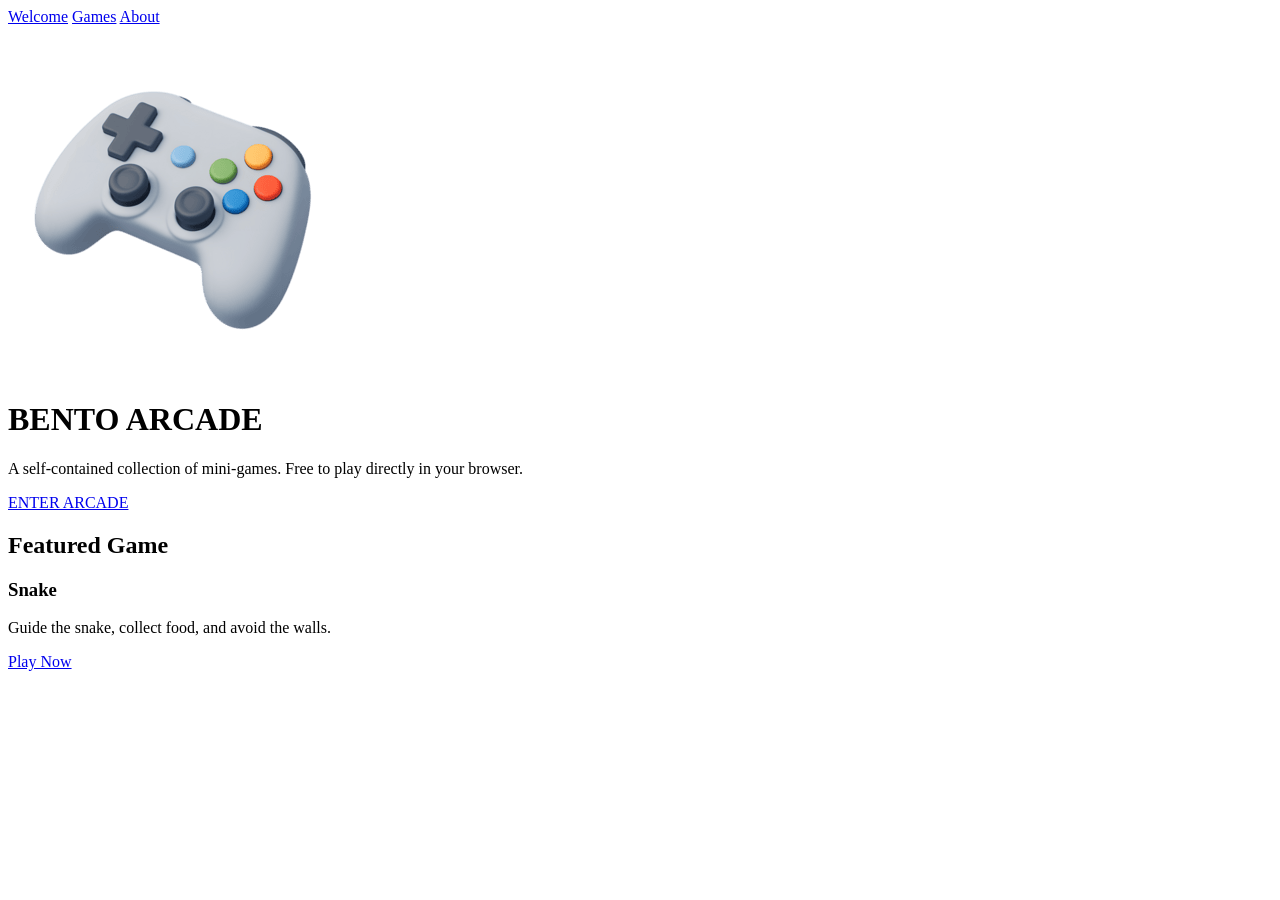
==== index.html @ 58e65118 "made the home page" ====
<!DOCTYPE html>
<html lang="en">
<head>
    <meta charset="UTF-8">
    <meta name="viewport" content="width=device-width, initial-scale=1.0">
    <title>Bento Arcade</title>
    <link href="https://fonts.googleapis.com/css2?family=VT323&display=swap" rel="stylesheet">
    <link rel="stylesheet" href="css/style.css">
</head>
<body>
    <nav class="top-nav">
        <a href="index.html" class="active">Welcome</a>
        <a href="games.html">Games</a>
        <a href="about.html">About</a>
    </nav>

    <main class="welcome-container">
        <header class="hero">
            <div class="logo-graphic">
                <img src="assets/controller.png" alt="Arcade Controller">
            </div>
            
            <h1>BENTO ARCADE</h1>
            <p>A self-contained collection of mini-games. Free to play directly in your browser.</p>

            <a href="games.html" class="enter-btn" id="enterBtn">ENTER ARCADE</a>
        </header>

        <section class="highlight-box">
            <h2>Featured Game</h2>
            <div class="game-wrapper">
                <h3>Snake</h3>
                <p>Guide the snake, collect food, and avoid the walls.</p>
                <a href="games.html#snake" class="play-link">Play Now</a>
            </div>
        </section>
    </main>

    <script src="js/script.js"></script>
</body>
</html>
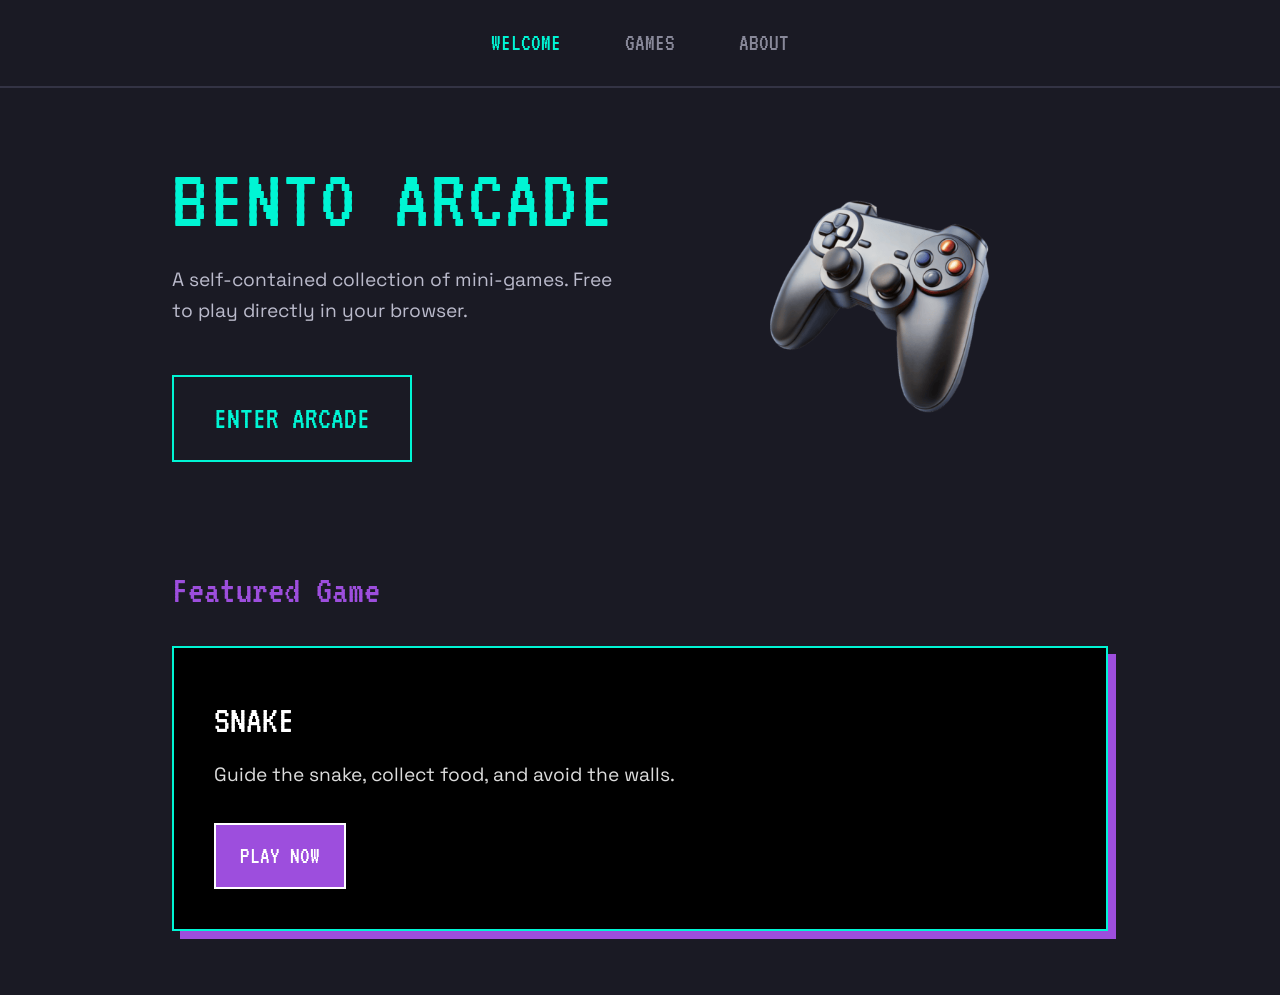
==== commit 11448f64: "added style" ====
--- a/index.html
+++ b/index.html
@@ -1,41 +1,42 @@
 <!DOCTYPE html>
 <html lang="en">
 <head>
-    <meta charset="UTF-8">
+  <meta charset="UTF-8">
     <meta name="viewport" content="width=device-width, initial-scale=1.0">
-    <title>Bento Arcade</title>
+  <title>Bento Arcade</title>
     <link href="https://fonts.googleapis.com/css2?family=VT323&display=swap" rel="stylesheet">
-    <link rel="stylesheet" href="css/style.css">
+  <link rel="stylesheet" href="css/style.css">
 </head>
 <body>
-    <nav class="top-nav">
-        <a href="index.html" class="active">Welcome</a>
-        <a href="games.html">Games</a>
+   <nav class="top-nav">
+      <a href="index.html" class="active">Welcome</a>
+       <a href="games.html">Games</a>
         <a href="about.html">About</a>
-    </nav>
+   </nav>
 
     <main class="welcome-container">
         <header class="hero">
-            <div class="logo-graphic">
-                <img src="assets/controller.png" alt="Arcade Controller">
+            <div class="hero-content">
+                <h1>BENTO ARCADE</h1>
+               <p>A self-contained collection of mini-games. Free to play directly in your browser.</p>
+                <a href="games.html" class="enter-btn" id="enterBtn">ENTER ARCADE</a>
             </div>
             
-            <h1>BENTO ARCADE</h1>
-            <p>A self-contained collection of mini-games. Free to play directly in your browser.</p>
-
-            <a href="games.html" class="enter-btn" id="enterBtn">ENTER ARCADE</a>
+            <div class="hero-visual">
+                <img src="assets/controller3.png" alt="Arcade Controller">
+            </div>
         </header>
 
         <section class="highlight-box">
             <h2>Featured Game</h2>
-            <div class="game-wrapper">
+           <div class="game-wrapper">
                 <h3>Snake</h3>
                 <p>Guide the snake, collect food, and avoid the walls.</p>
-                <a href="games.html#snake" class="play-link">Play Now</a>
-            </div>
+               <a href="games.html#snake" class="play-link">Play Now</a>
+           </div>
         </section>
     </main>
 
-    <script src="js/script.js"></script>
+   <script src="js/script.js"></script>
 </body>
 </html>
--- a/css/style.css
+++ b/css/style.css
@@ -0,0 +1,157 @@
+@import url('https://fonts.googleapis.com/css2?family=Space+Grotesk:wght@400;600&family=VT323&display=swap');
+
+:root {
+  --bg-color: #1a1a24;
+    --accent-purple: #9d4edd;
+  --accent-mint: #00f5d4;
+    --text-main: #f8f9fa;
+}
+
+* {
+    box-sizing: border-box;
+  margin: 0;
+    padding: 0;
+}
+
+body {
+    background-color: var(--bg-color);
+  color: var(--text-main);
+    font-family: 'Space Grotesk', sans-serif;
+  line-height: 1.6;
+}
+
+h1, h2, h3 {
+  font-family: 'VT323', monospace;
+    font-weight: normal;
+}
+
+.top-nav {
+    display: flex;
+  justify-content: center;
+    gap: 4rem;
+  padding: 1.5rem 2rem;
+    border-bottom: 2px solid #333344;
+}
+
+.top-nav a {
+  color: #888899;
+    text-decoration: none;
+  font-family: 'VT323', monospace;
+    font-size: 1.5rem;
+  text-transform: uppercase;
+}
+
+.top-nav a:hover, .top-nav a.active {
+    color: var(--accent-mint);
+}
+
+.welcome-container {
+  max-width: 1000px;
+    margin: 0 auto;
+  padding: 4rem 2rem;
+}
+
+.hero {
+    display: flex;
+  align-items: center;
+    justify-content: space-between;
+  margin-bottom: 6rem;
+    gap: 2rem;
+}
+
+.hero-content {
+  flex: 1;
+    text-align: left;
+}
+
+.hero-visual {
+    flex: 1;
+  display: flex;
+    justify-content: center;
+}
+
+.hero-visual img {
+  width: 250px;
+    height: auto;
+}
+
+.hero h1 {
+    font-size: 5.5rem;
+  margin-bottom: 1rem;
+    letter-spacing: 2px;
+  color: var(--accent-mint);
+    line-height: 1.1;
+}
+
+.hero p {
+  font-size: 1.2rem;
+    max-width: 450px;
+  margin-bottom: 3rem;
+    color: #bbbbcc;
+}
+
+.enter-btn {
+    display: inline-block;
+  background-color: transparent;
+    color: var(--accent-mint);
+  padding: 1rem 2.5rem;
+    font-family: 'VT323', monospace;
+  font-size: 2rem;
+    text-decoration: none;
+  transition: all 0.2s ease;
+    border: 2px solid var(--accent-mint);
+}
+
+.enter-btn:hover {
+  background-color: var(--accent-mint);
+    color: var(--bg-color);
+  transform: translateY(-2px);
+}
+
+.highlight-box {
+    text-align: left;
+}
+
+.highlight-box h2 {
+  font-size: 2.5rem;
+    margin-bottom: 1.5rem;
+  color: var(--accent-purple);
+}
+
+.game-wrapper {
+    background-color: #000;
+  padding: 2.5rem;
+    border: 2px solid var(--accent-mint);
+  box-shadow: 8px 8px 0px var(--accent-purple);
+}
+
+.game-wrapper h3 {
+  font-size: 2.5rem;
+    margin-bottom: 0.5rem;
+  text-transform: uppercase;
+    color: #fff;
+}
+
+.game-wrapper p {
+    margin-bottom: 2rem;
+  font-size: 1.2rem;
+    color: #ddd;
+}
+
+.play-link {
+  background-color: var(--accent-purple);
+    color: #fff;
+  text-decoration: none;
+    padding: 12px 24px;
+  font-family: 'VT323', monospace;
+    font-size: 1.5rem;
+  text-transform: uppercase;
+    border: 2px solid #fff;
+  display: inline-block;
+}
+
+.play-link:hover {
+    background-color: var(--accent-mint);
+  color: #000;
+    border-color: #000;
+}
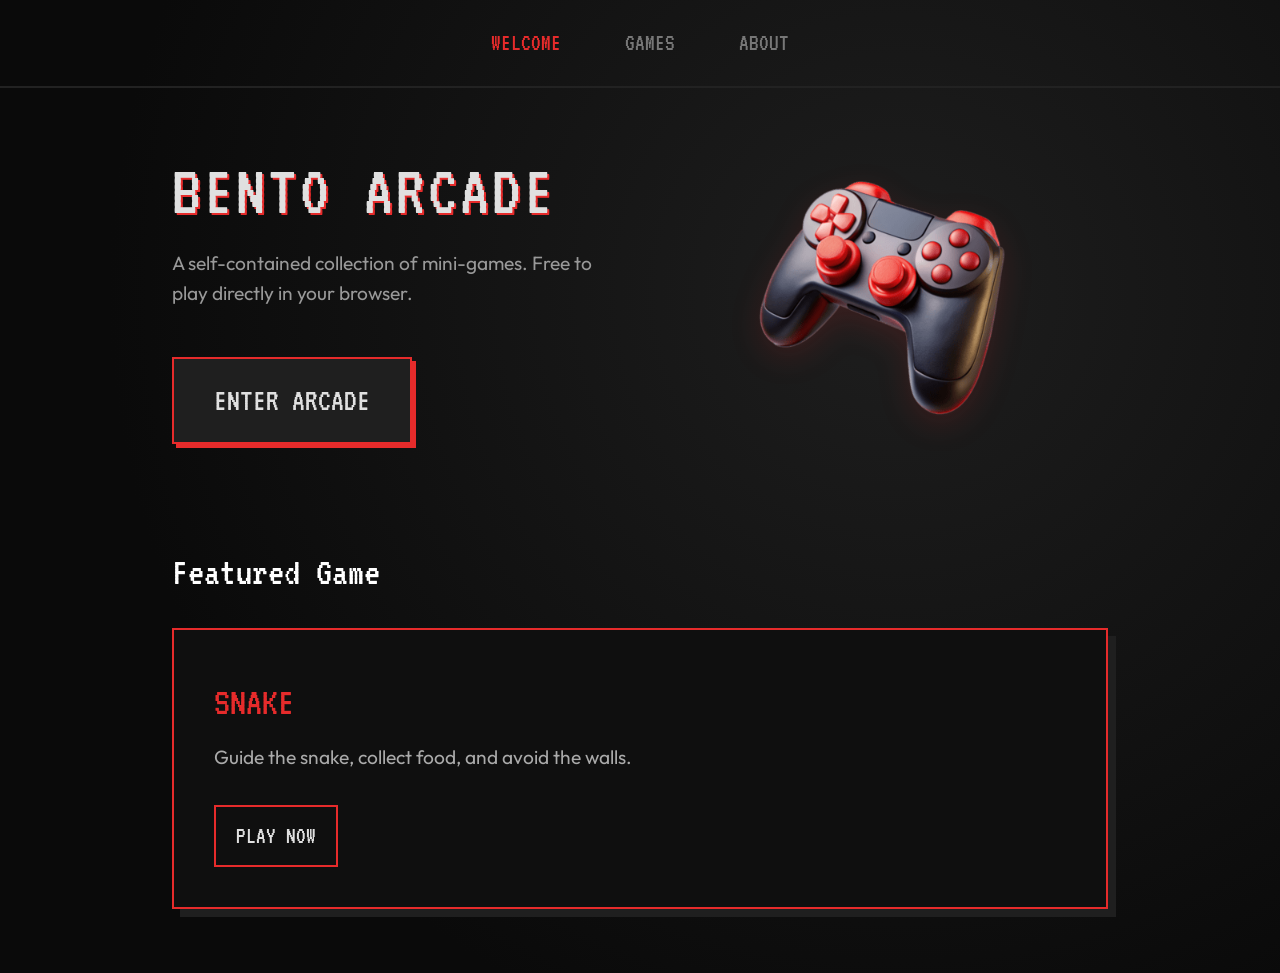
==== commit 24402c33: "updated style" ====
--- a/index.html
+++ b/index.html
@@ -2,41 +2,41 @@
 <html lang="en">
 <head>
   <meta charset="UTF-8">
-    <meta name="viewport" content="width=device-width, initial-scale=1.0">
+   <meta name="viewport" content="width=device-width, initial-scale=1.0">
   <title>Bento Arcade</title>
-    <link href="https://fonts.googleapis.com/css2?family=VT323&display=swap" rel="stylesheet">
+   <link href="https://fonts.googleapis.com/css2?family=Outfit:wght@400;600&family=VT323&display=swap" rel="stylesheet">
   <link rel="stylesheet" href="css/style.css">
 </head>
 <body>
-   <nav class="top-nav">
-      <a href="index.html" class="active">Welcome</a>
-       <a href="games.html">Games</a>
-        <a href="about.html">About</a>
-   </nav>
+  <nav class="top-nav">
+     <a href="index.html" class="active">Welcome</a>
+      <a href="games.html">Games</a>
+       <a href="about.html">About</a>
+  </nav>
 
-    <main class="welcome-container">
-        <header class="hero">
-            <div class="hero-content">
-                <h1>BENTO ARCADE</h1>
-               <p>A self-contained collection of mini-games. Free to play directly in your browser.</p>
-                <a href="games.html" class="enter-btn" id="enterBtn">ENTER ARCADE</a>
-            </div>
-            
-            <div class="hero-visual">
-                <img src="assets/controller3.png" alt="Arcade Controller">
-            </div>
-        </header>
+   <main class="welcome-container">
+       <header class="hero">
+           <div class="hero-content">
+               <h1>BENTO ARCADE</h1>
+              <p>A self-contained collection of mini-games. Free to play directly in your browser.</p>
+               <a href="games.html" class="enter-btn" id="enterBtn">ENTER ARCADE</a>
+           </div>
+           
+           <div class="hero-visual">
+               <img src="assets/controller2.png" alt="Arcade Controller">
+           </div>
+       </header>
 
-        <section class="highlight-box">
-            <h2>Featured Game</h2>
-           <div class="game-wrapper">
-                <h3>Snake</h3>
-                <p>Guide the snake, collect food, and avoid the walls.</p>
-               <a href="games.html#snake" class="play-link">Play Now</a>
-           </div>
-        </section>
-    </main>
+       <section class="highlight-box">
+           <h2>Featured Game</h2>
+          <div class="game-wrapper">
+               <h3>Snake</h3>
+               <p>Guide the snake, collect food, and avoid the walls.</p>
+              <a href="games.html#snake" class="play-link">Play Now</a>
+          </div>
+       </section>
+   </main>
 
-   <script src="js/script.js"></script>
+  <script src="js/script.js"></script>
 </body>
 </html>
--- a/css/style.css
+++ b/css/style.css
@@ -1,157 +1,165 @@
-@import url('https://fonts.googleapis.com/css2?family=Space+Grotesk:wght@400;600&family=VT323&display=swap');
+@import url('https://fonts.googleapis.com/css2?family=Outfit:wght@400;600&family=VT323&display=swap');
 
 :root {
-  --bg-color: #1a1a24;
-    --accent-purple: #9d4edd;
-  --accent-mint: #00f5d4;
-    --text-main: #f8f9fa;
+  --bg-color: #0a0a0a;
+   --accent-primary: #e62b2b;
+ --accent-dark: #1f1f1f;
+   --text-main: #e0e0e0;
 }
 
 * {
-    box-sizing: border-box;
-  margin: 0;
-    padding: 0;
+   box-sizing: border-box;
+ margin: 0;
+   padding: 0;
 }
 
 body {
-    background-color: var(--bg-color);
-  color: var(--text-main);
-    font-family: 'Space Grotesk', sans-serif;
-  line-height: 1.6;
+   background-color: var(--bg-color);
+   background-image: radial-gradient(circle at 70% 30%, #1e1e1e 0%, #0a0a0a 70%);
+ color: var(--text-main);
+   font-family: 'Outfit', sans-serif;
+ line-height: 1.6;
+  min-height: 100vh;
 }
 
 h1, h2, h3 {
-  font-family: 'VT323', monospace;
-    font-weight: normal;
+ font-family: 'VT323', monospace;
+   font-weight: normal;
 }
 
 .top-nav {
-    display: flex;
-  justify-content: center;
-    gap: 4rem;
-  padding: 1.5rem 2rem;
-    border-bottom: 2px solid #333344;
+   display: flex;
+ justify-content: center;
+   gap: 4rem;
+ padding: 1.5rem 2rem;
+   border-bottom: 2px solid #222;
 }
 
 .top-nav a {
-  color: #888899;
-    text-decoration: none;
-  font-family: 'VT323', monospace;
-    font-size: 1.5rem;
-  text-transform: uppercase;
+ color: #777;
+   text-decoration: none;
+ font-family: 'VT323', monospace;
+   font-size: 1.5rem;
+ text-transform: uppercase;
+  transition: color 0.2s;
 }
 
 .top-nav a:hover, .top-nav a.active {
-    color: var(--accent-mint);
+   color: var(--accent-primary);
 }
 
 .welcome-container {
-  max-width: 1000px;
-    margin: 0 auto;
-  padding: 4rem 2rem;
+ max-width: 1000px;
+   margin: 0 auto;
+ padding: 4rem 2rem;
 }
 
 .hero {
-    display: flex;
-  align-items: center;
-    justify-content: space-between;
-  margin-bottom: 6rem;
-    gap: 2rem;
+   display: flex;
+ align-items: center;
+   justify-content: space-between;
+ margin-bottom: 6rem;
+   gap: 2rem;
 }
 
 .hero-content {
-  flex: 1;
-    text-align: left;
+ flex: 1;
+   text-align: left;
 }
 
 .hero-visual {
-    flex: 1;
-  display: flex;
-    justify-content: center;
+   flex: 1;
+ display: flex;
+   justify-content: center;
 }
 
 .hero-visual img {
-  width: 250px;
-    height: auto;
+ width: 280px;
+   height: auto;
+  filter: drop-shadow(0px 10px 15px rgba(230, 43, 43, 0.15));
 }
 
 .hero h1 {
-    font-size: 5.5rem;
+  font-size: 4.5rem;
+  white-space: nowrap;
   margin-bottom: 1rem;
-    letter-spacing: 2px;
-  color: var(--accent-mint);
-    line-height: 1.1;
+  letter-spacing: 3px;
+  color: var(--text-main);
+  line-height: 1.1;
+  text-shadow: 2px 2px 0px var(--accent-primary);
 }
 
 .hero p {
-  font-size: 1.2rem;
-    max-width: 450px;
-  margin-bottom: 3rem;
-    color: #bbbbcc;
+ font-size: 1.2rem;
+   max-width: 450px;
+ margin-bottom: 3rem;
+   color: #999;
 }
 
 .enter-btn {
-    display: inline-block;
-  background-color: transparent;
-    color: var(--accent-mint);
-  padding: 1rem 2.5rem;
-    font-family: 'VT323', monospace;
-  font-size: 2rem;
-    text-decoration: none;
-  transition: all 0.2s ease;
-    border: 2px solid var(--accent-mint);
+   display: inline-block;
+ background-color: var(--accent-dark);
+   color: var(--text-main);
+ padding: 1rem 2.5rem;
+   font-family: 'VT323', monospace;
+ font-size: 2rem;
+   text-decoration: none;
+ transition: all 0.2s ease;
+   border: 2px solid var(--accent-primary);
+  box-shadow: 4px 4px 0px var(--accent-primary);
 }
 
 .enter-btn:hover {
-  background-color: var(--accent-mint);
-    color: var(--bg-color);
-  transform: translateY(-2px);
+ background-color: var(--accent-primary);
+   color: #fff;
+ transform: translate(2px, 2px);
+  box-shadow: 2px 2px 0px var(--accent-primary);
 }
 
 .highlight-box {
-    text-align: left;
+   text-align: left;
 }
 
 .highlight-box h2 {
-  font-size: 2.5rem;
-    margin-bottom: 1.5rem;
-  color: var(--accent-purple);
+ font-size: 2.5rem;
+   margin-bottom: 1.5rem;
+ color: #fff;
 }
 
 .game-wrapper {
-    background-color: #000;
-  padding: 2.5rem;
-    border: 2px solid var(--accent-mint);
-  box-shadow: 8px 8px 0px var(--accent-purple);
+   background-color: #0f0f0f;
+ padding: 2.5rem;
+   border: 2px solid var(--accent-primary);
+ box-shadow: 8px 8px 0px var(--accent-dark);
 }
 
 .game-wrapper h3 {
-  font-size: 2.5rem;
-    margin-bottom: 0.5rem;
-  text-transform: uppercase;
-    color: #fff;
+ font-size: 2.5rem;
+   margin-bottom: 0.5rem;
+ text-transform: uppercase;
+   color: var(--accent-primary);
 }
 
 .game-wrapper p {
-    margin-bottom: 2rem;
-  font-size: 1.2rem;
-    color: #ddd;
+   margin-bottom: 2rem;
+ font-size: 1.2rem;
+   color: #aaa;
 }
 
 .play-link {
-  background-color: var(--accent-purple);
-    color: #fff;
-  text-decoration: none;
-    padding: 12px 24px;
-  font-family: 'VT323', monospace;
-    font-size: 1.5rem;
-  text-transform: uppercase;
-    border: 2px solid #fff;
-  display: inline-block;
+ background-color: transparent;
+   color: var(--text-main);
+ text-decoration: none;
+   padding: 10px 20px;
+ font-family: 'VT323', monospace;
+   font-size: 1.5rem;
+ text-transform: uppercase;
+   border: 2px solid var(--accent-primary);
+ display: inline-block;
+  transition: all 0.2s;
 }
 
 .play-link:hover {
-    background-color: var(--accent-mint);
-  color: #000;
-    border-color: #000;
+   background-color: var(--accent-primary);
+ color: #fff;
 }
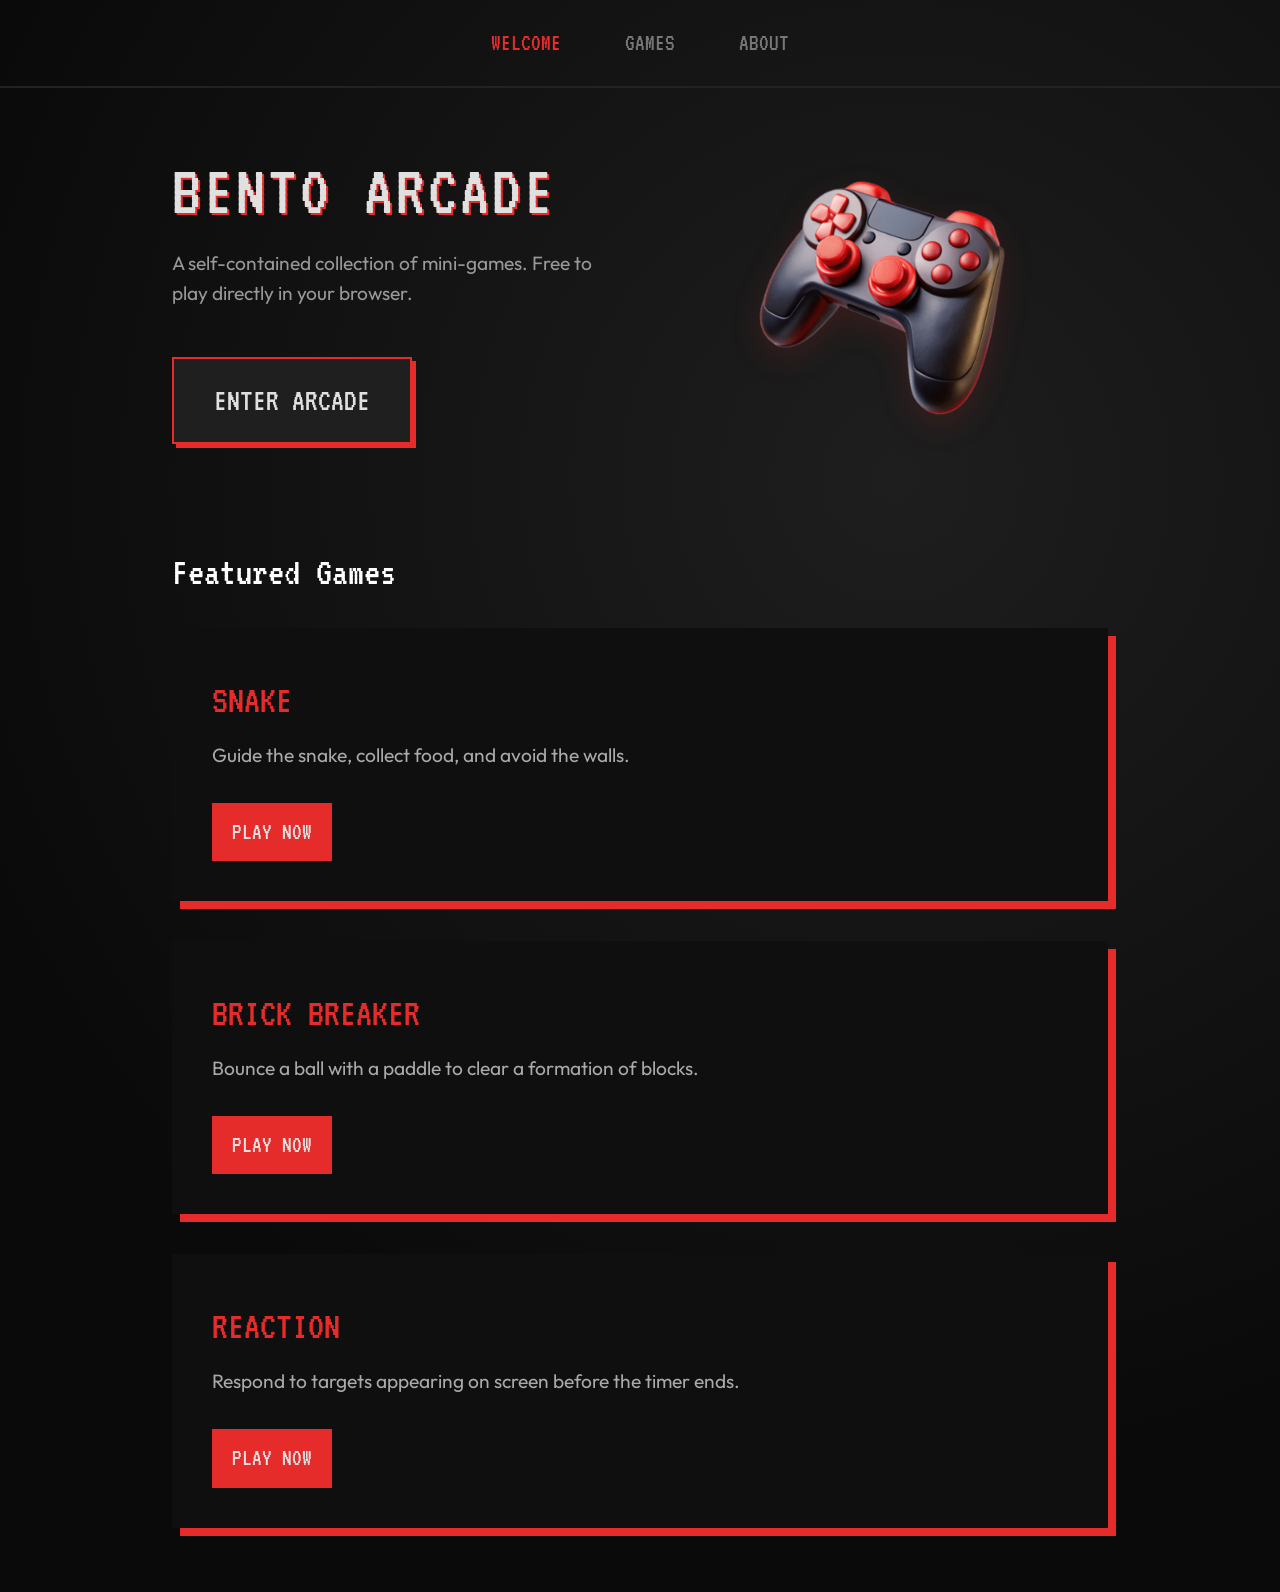
==== commit 69b8c246: "finalized style" ====
--- a/index.html
+++ b/index.html
@@ -2,38 +2,52 @@
 <html lang="en">
 <head>
   <meta charset="UTF-8">
-   <meta name="viewport" content="width=device-width, initial-scale=1.0">
+  <meta name="viewport" content="width=device-width, initial-scale=1.0">
   <title>Bento Arcade</title>
-   <link href="https://fonts.googleapis.com/css2?family=Outfit:wght@400;600&family=VT323&display=swap" rel="stylesheet">
+  <link href="https://fonts.googleapis.com/css2?family=Outfit:wght@400;600&family=VT323&display=swap" rel="stylesheet">
   <link rel="stylesheet" href="css/style.css">
 </head>
 <body>
   <nav class="top-nav">
      <a href="index.html" class="active">Welcome</a>
-      <a href="games.html">Games</a>
-       <a href="about.html">About</a>
+     <a href="games.html">Games</a>
+     <a href="about.html">About</a>
   </nav>
 
    <main class="welcome-container">
        <header class="hero">
            <div class="hero-content">
                <h1>BENTO ARCADE</h1>
-              <p>A self-contained collection of mini-games. Free to play directly in your browser.</p>
+               <p>A self-contained collection of mini-games. Free to play directly in your browser.</p>
                <a href="games.html" class="enter-btn" id="enterBtn">ENTER ARCADE</a>
            </div>
            
            <div class="hero-visual">
-               <img src="assets/controller2.png" alt="Arcade Controller">
+               <img src="assets/controller.png" alt="Arcade Controller">
            </div>
        </header>
 
        <section class="highlight-box">
-           <h2>Featured Game</h2>
-          <div class="game-wrapper">
-               <h3>Snake</h3>
-               <p>Guide the snake, collect food, and avoid the walls.</p>
-              <a href="games.html#snake" class="play-link">Play Now</a>
-          </div>
+           <h2>Featured Games</h2>
+           <div class="games-list">
+               <div class="game-wrapper">
+                   <h3>Snake</h3>
+                   <p>Guide the snake, collect food, and avoid the walls.</p>
+                   <a href="games.html#snake" class="play-link">Play Now</a>
+               </div>
+               
+               <div class="game-wrapper">
+                   <h3>Brick Breaker</h3>
+                   <p>Bounce a ball with a paddle to clear a formation of blocks.</p>
+                   <a href="games.html#brick" class="play-link">Play Now</a>
+               </div>
+
+               <div class="game-wrapper">
+                   <h3>Reaction</h3>
+                   <p>Respond to targets appearing on screen before the timer ends.</p>
+                   <a href="games.html#reaction" class="play-link">Play Now</a>
+               </div>
+           </div>
        </section>
    </main>
 
--- a/css/style.css
+++ b/css/style.css
@@ -2,80 +2,80 @@
 
 :root {
   --bg-color: #0a0a0a;
-   --accent-primary: #e62b2b;
- --accent-dark: #1f1f1f;
-   --text-main: #e0e0e0;
+  --accent-primary: #e62b2b;
+  --accent-dark: #1f1f1f;
+  --text-main: #e0e0e0;
 }
 
 * {
-   box-sizing: border-box;
- margin: 0;
-   padding: 0;
+  box-sizing: border-box;
+  margin: 0;
+  padding: 0;
 }
 
 body {
-   background-color: var(--bg-color);
-   background-image: radial-gradient(circle at 70% 30%, #1e1e1e 0%, #0a0a0a 70%);
- color: var(--text-main);
-   font-family: 'Outfit', sans-serif;
- line-height: 1.6;
+  background-color: var(--bg-color);
+  background-image: radial-gradient(circle at 70% 30%, #1e1e1e 0%, #0a0a0a 70%);
+  color: var(--text-main);
+  font-family: 'Outfit', sans-serif;
+  line-height: 1.6;
   min-height: 100vh;
 }
 
 h1, h2, h3 {
- font-family: 'VT323', monospace;
-   font-weight: normal;
+  font-family: 'VT323', monospace;
+  font-weight: normal;
 }
 
 .top-nav {
-   display: flex;
- justify-content: center;
-   gap: 4rem;
- padding: 1.5rem 2rem;
-   border-bottom: 2px solid #222;
+  display: flex;
+  justify-content: center;
+  gap: 4rem;
+  padding: 1.5rem 2rem;
+  border-bottom: 2px solid #222;
 }
 
 .top-nav a {
- color: #777;
-   text-decoration: none;
- font-family: 'VT323', monospace;
-   font-size: 1.5rem;
- text-transform: uppercase;
+  color: #777;
+  text-decoration: none;
+  font-family: 'VT323', monospace;
+  font-size: 1.5rem;
+  text-transform: uppercase;
   transition: color 0.2s;
 }
 
 .top-nav a:hover, .top-nav a.active {
-   color: var(--accent-primary);
+  color: var(--accent-primary);
 }
 
 .welcome-container {
- max-width: 1000px;
-   margin: 0 auto;
- padding: 4rem 2rem;
+  max-width: 1000px;
+  margin: 0 auto;
+  padding: 4rem 2rem;
 }
 
 .hero {
-   display: flex;
- align-items: center;
-   justify-content: space-between;
- margin-bottom: 6rem;
-   gap: 2rem;
+  display: flex;
+  align-items: center;
+  justify-content: space-between;
+  margin-bottom: 6rem;
+  gap: 2rem;
 }
 
 .hero-content {
- flex: 1;
-   text-align: left;
+  flex: 1;
+  text-align: left;
 }
 
 .hero-visual {
-   flex: 1;
- display: flex;
-   justify-content: center;
+  flex: 1;
+  display: flex;
+  justify-content: center;
 }
 
 .hero-visual img {
- width: 280px;
-   height: auto;
+  width: 280px;
+  height: auto;
   filter: drop-shadow(0px 10px 15px rgba(230, 43, 43, 0.15));
 }
 
@@ -90,76 +90,80 @@
 }
 
 .hero p {
- font-size: 1.2rem;
-   max-width: 450px;
- margin-bottom: 3rem;
-   color: #999;
+  font-size: 1.2rem;
+  max-width: 450px;
+  margin-bottom: 3rem;
+  color: #999;
 }
 
 .enter-btn {
-   display: inline-block;
- background-color: var(--accent-dark);
-   color: var(--text-main);
- padding: 1rem 2.5rem;
-   font-family: 'VT323', monospace;
- font-size: 2rem;
-   text-decoration: none;
- transition: all 0.2s ease;
-   border: 2px solid var(--accent-primary);
+  display: inline-block;
+  background-color: var(--accent-dark);
+  color: var(--text-main);
+  padding: 1rem 2.5rem;
+  font-family: 'VT323', monospace;
+  font-size: 2rem;
+  text-decoration: none;
+  transition: all 0.2s ease;
+  border: 2px solid var(--accent-primary);
   box-shadow: 4px 4px 0px var(--accent-primary);
 }
 
 .enter-btn:hover {
- background-color: var(--accent-primary);
-   color: #fff;
- transform: translate(2px, 2px);
+  background-color: var(--accent-primary);
+  color: #fff;
+  transform: translate(2px, 2px);
   box-shadow: 2px 2px 0px var(--accent-primary);
 }
 
 .highlight-box {
-   text-align: left;
+  text-align: left;
 }
 
 .highlight-box h2 {
- font-size: 2.5rem;
-   margin-bottom: 1.5rem;
- color: #fff;
+  font-size: 2.5rem;
+  margin-bottom: 1.5rem;
+  color: #fff;
+}
+
+.games-list {
+  display: flex;
+  flex-direction: column;
+  gap: 2.5rem;
 }
 
 .game-wrapper {
-   background-color: #0f0f0f;
- padding: 2.5rem;
-   border: 2px solid var(--accent-primary);
- box-shadow: 8px 8px 0px var(--accent-dark);
+  background-color: #0f0f0f;
+  padding: 2.5rem;
+  box-shadow: 8px 8px 0px var(--accent-primary);
 }
 
 .game-wrapper h3 {
- font-size: 2.5rem;
-   margin-bottom: 0.5rem;
- text-transform: uppercase;
-   color: var(--accent-primary);
+  font-size: 2.5rem;
+  margin-bottom: 0.5rem;
+  text-transform: uppercase;
+  color: var(--accent-primary);
 }
 
 .game-wrapper p {
-   margin-bottom: 2rem;
- font-size: 1.2rem;
-   color: #aaa;
+  margin-bottom: 2rem;
+  font-size: 1.2rem;
+  color: #aaa;
 }
 
 .play-link {
- background-color: transparent;
-   color: var(--text-main);
- text-decoration: none;
-   padding: 10px 20px;
- font-family: 'VT323', monospace;
-   font-size: 1.5rem;
- text-transform: uppercase;
-   border: 2px solid var(--accent-primary);
- display: inline-block;
+  background-color: var(--accent-primary);
+  color: var(--text-main);
+  text-decoration: none;
+  padding: 10px 20px;
+  font-family: 'VT323', monospace;
+  font-size: 1.5rem;
+  text-transform: uppercase;
+  display: inline-block;
   transition: all 0.2s;
 }
 
 .play-link:hover {
-   background-color: var(--accent-primary);
- color: #fff;
+  background-color: transparent;
+  color: #fff;
 }
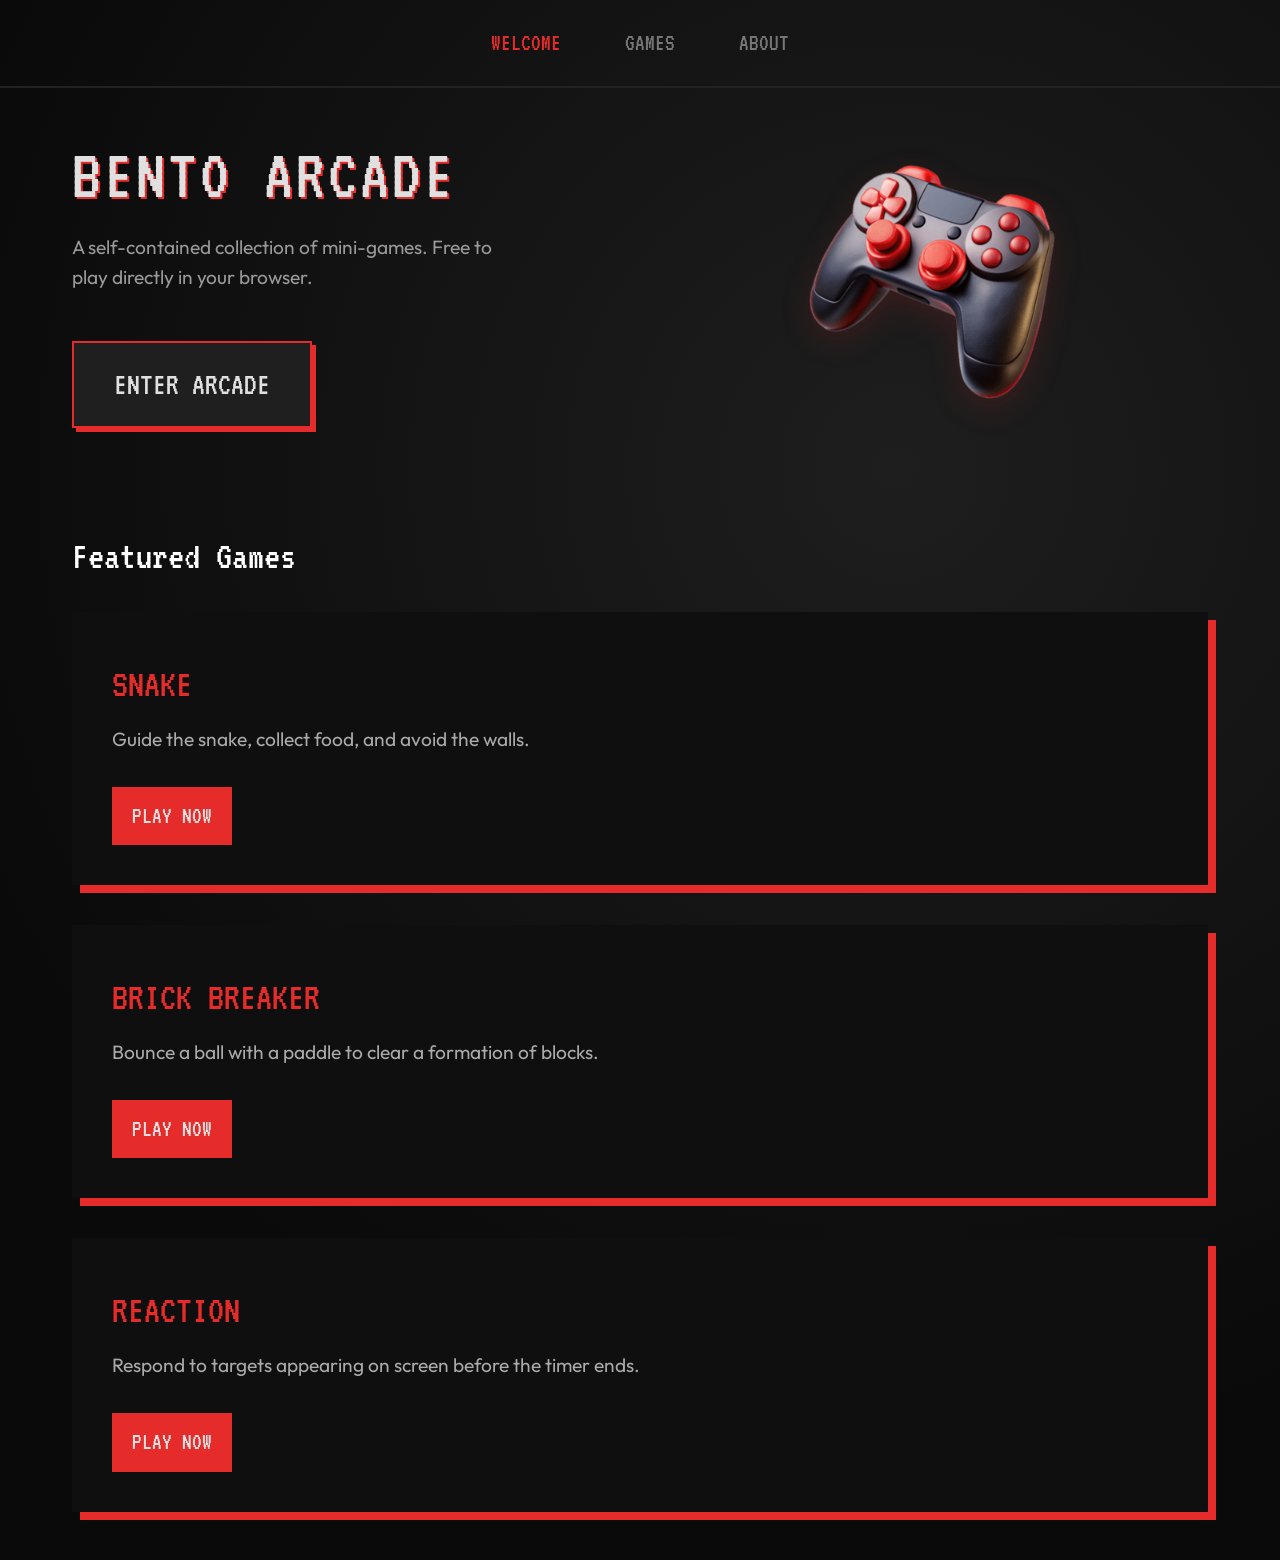
==== commit 093f62f0: "added reaction game" ====
--- a/index.html
+++ b/index.html
@@ -6,20 +6,21 @@
   <title>Bento Arcade</title>
   <link href="https://fonts.googleapis.com/css2?family=Outfit:wght@400;600&family=VT323&display=swap" rel="stylesheet">
   <link rel="stylesheet" href="css/style.css">
+  <link rel="stylesheet" href="css/game.css">
 </head>
 <body>
   <nav class="top-nav">
      <a href="index.html" class="active">Welcome</a>
-     <a href="games.html">Games</a>
+     <a href="game.html">Games</a>
      <a href="about.html">About</a>
   </nav>
 
-   <main class="welcome-container">
+   <main class="welcome-container games-container">
        <header class="hero">
            <div class="hero-content">
                <h1>BENTO ARCADE</h1>
                <p>A self-contained collection of mini-games. Free to play directly in your browser.</p>
-               <a href="games.html" class="enter-btn" id="enterBtn">ENTER ARCADE</a>
+               <a href="game.html" class="enter-btn" id="enterBtn">ENTER ARCADE</a>
            </div>
            
            <div class="hero-visual">
@@ -33,24 +34,27 @@
                <div class="game-wrapper">
                    <h3>Snake</h3>
                    <p>Guide the snake, collect food, and avoid the walls.</p>
-                   <a href="games.html#snake" class="play-link">Play Now</a>
+                   <a href="#play-snake" class="play-link">Play Now</a>
                </div>
                
                <div class="game-wrapper">
                    <h3>Brick Breaker</h3>
                    <p>Bounce a ball with a paddle to clear a formation of blocks.</p>
-                   <a href="games.html#brick" class="play-link">Play Now</a>
+                   <a href="#play-brick" class="play-link">Play Now</a>
                </div>
 
                <div class="game-wrapper">
                    <h3>Reaction</h3>
                    <p>Respond to targets appearing on screen before the timer ends.</p>
-                   <a href="games.html#reaction" class="play-link">Play Now</a>
+                   <a href="#play-reaction" class="play-link">Play Now</a>
                </div>
            </div>
        </section>
    </main>
 
   <script src="js/script.js"></script>
+  <script src="js/snake.js"></script>
+  <script src="js/brick.js"></script>
+  <script src="js/reaction.js"></script>
 </body>
 </html>
--- a/css/game.css
+++ b/css/game.css
@@ -0,0 +1,78 @@
+.games-container {
+  max-width: 1200px;
+  margin: 0 auto;
+  padding: 3rem 2rem;
+}
+
+.page-header {
+  text-align: center;
+  margin-bottom: 5rem;
+}
+
+.page-header h1 {
+  font-size: 4.8rem;
+  color: #fff;
+  text-shadow: 3px 3px 0px var(--accent-primary);
+  letter-spacing: 2px;
+}
+
+.game-library {
+  display: grid;
+  grid-template-columns: repeat(3, 1fr);
+  gap: 3rem;
+}
+
+.library-card {
+  background-color: #0f0f0f;
+  border: 2px solid var(--accent-primary);
+  box-shadow: 8px 8px 0px var(--accent-dark);
+  display: flex;
+  flex-direction: column;
+}
+
+.thumbnail-box {
+  width: 100%;
+  aspect-ratio: 1 / 1;
+  border-bottom: 2px solid var(--accent-primary);
+}
+
+.thumbnail-box img {
+  width: 100%;
+  height: 100%;
+  object-fit: cover;
+}
+
+.game-info {
+  padding: 2rem;
+  display: flex;
+  flex-direction: column;
+  flex-grow: 1;
+}
+
+.game-info h2 {
+  font-size: 2.8rem;
+  color: var(--accent-primary);
+  margin-bottom: 1rem;
+}
+
+.game-info p {
+  font-size: 1.2rem;
+  color: #bbb;
+  margin-bottom: 2.5rem;
+  flex-grow: 1;
+}
+
+.play-btn {
+  background-color: var(--accent-primary);
+  color: #fff;
+  text-decoration: none;
+  padding: 12px;
+  font-family: 'VT323', monospace;
+  font-size: 1.8rem;
+  text-align: center;
+  transition: all 0.2s;
+}
+
+.play-btn:hover {
+  background-color: transparent;
+}
